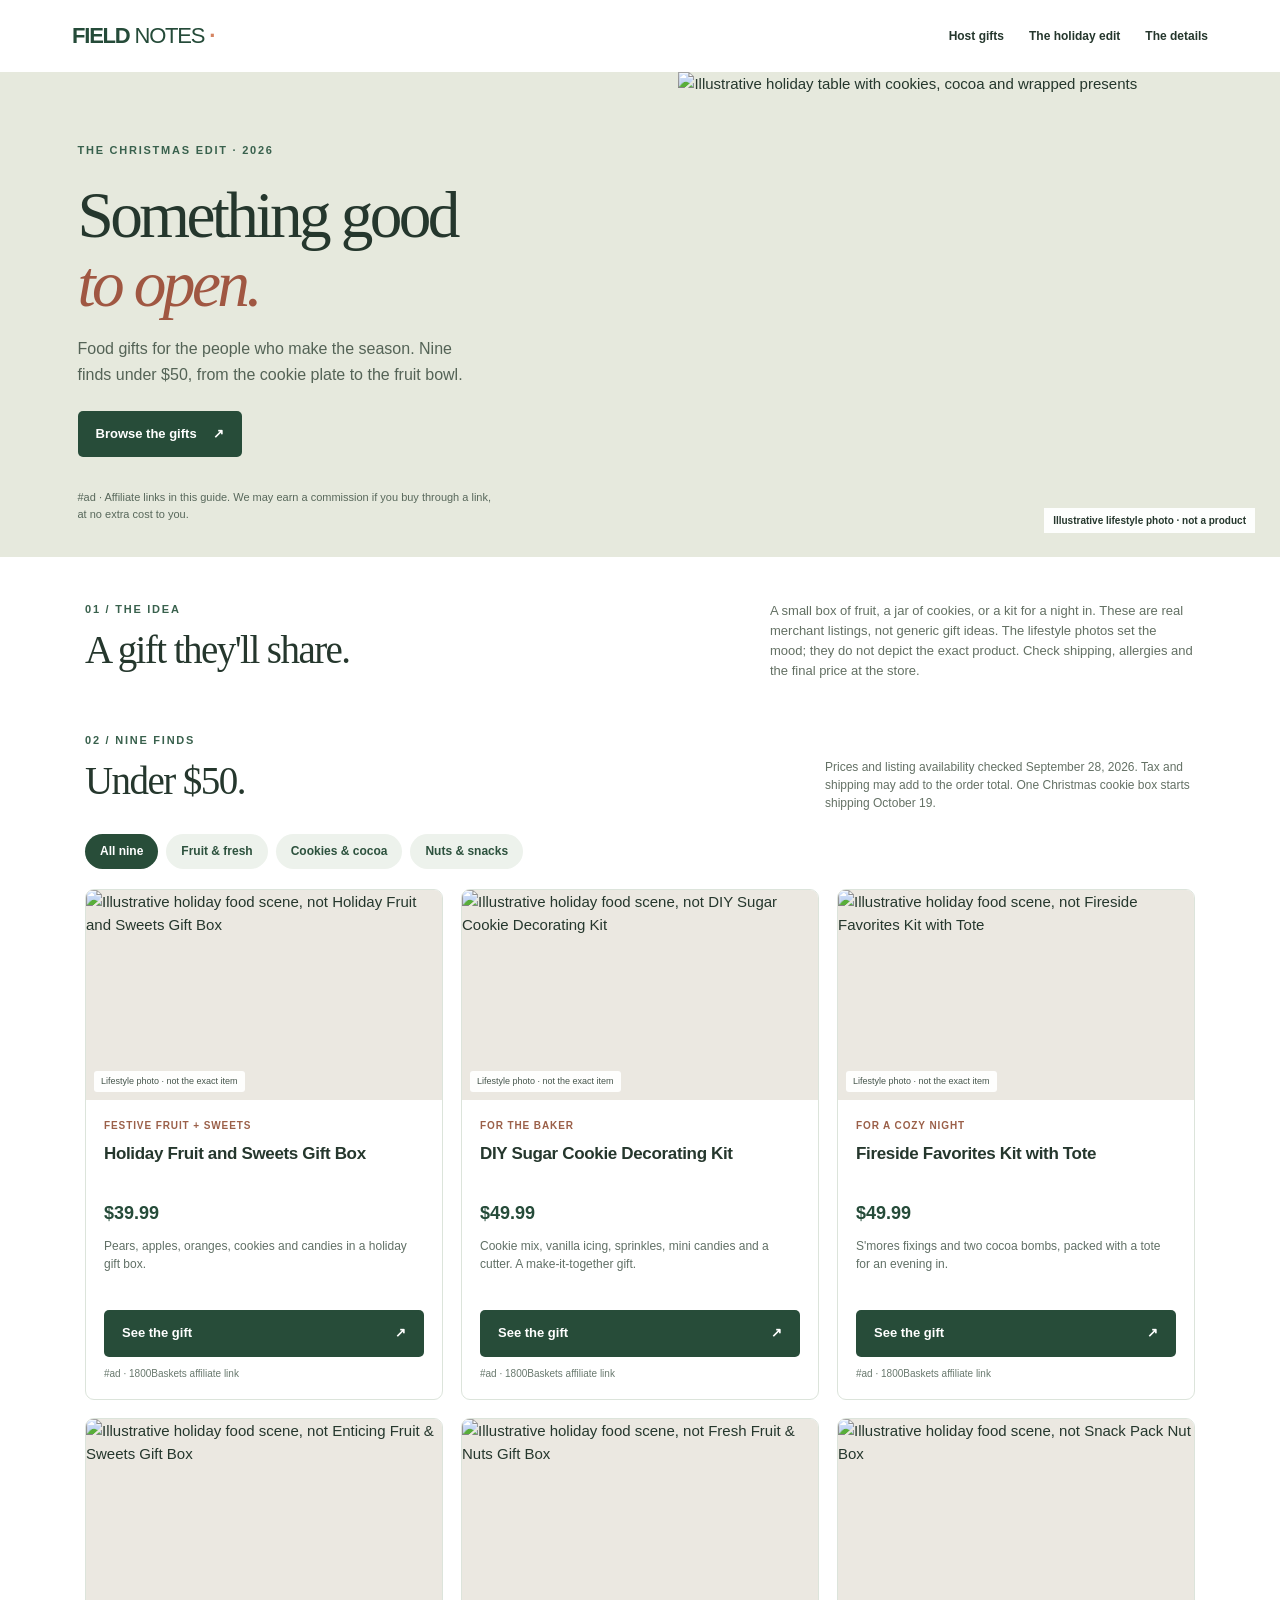
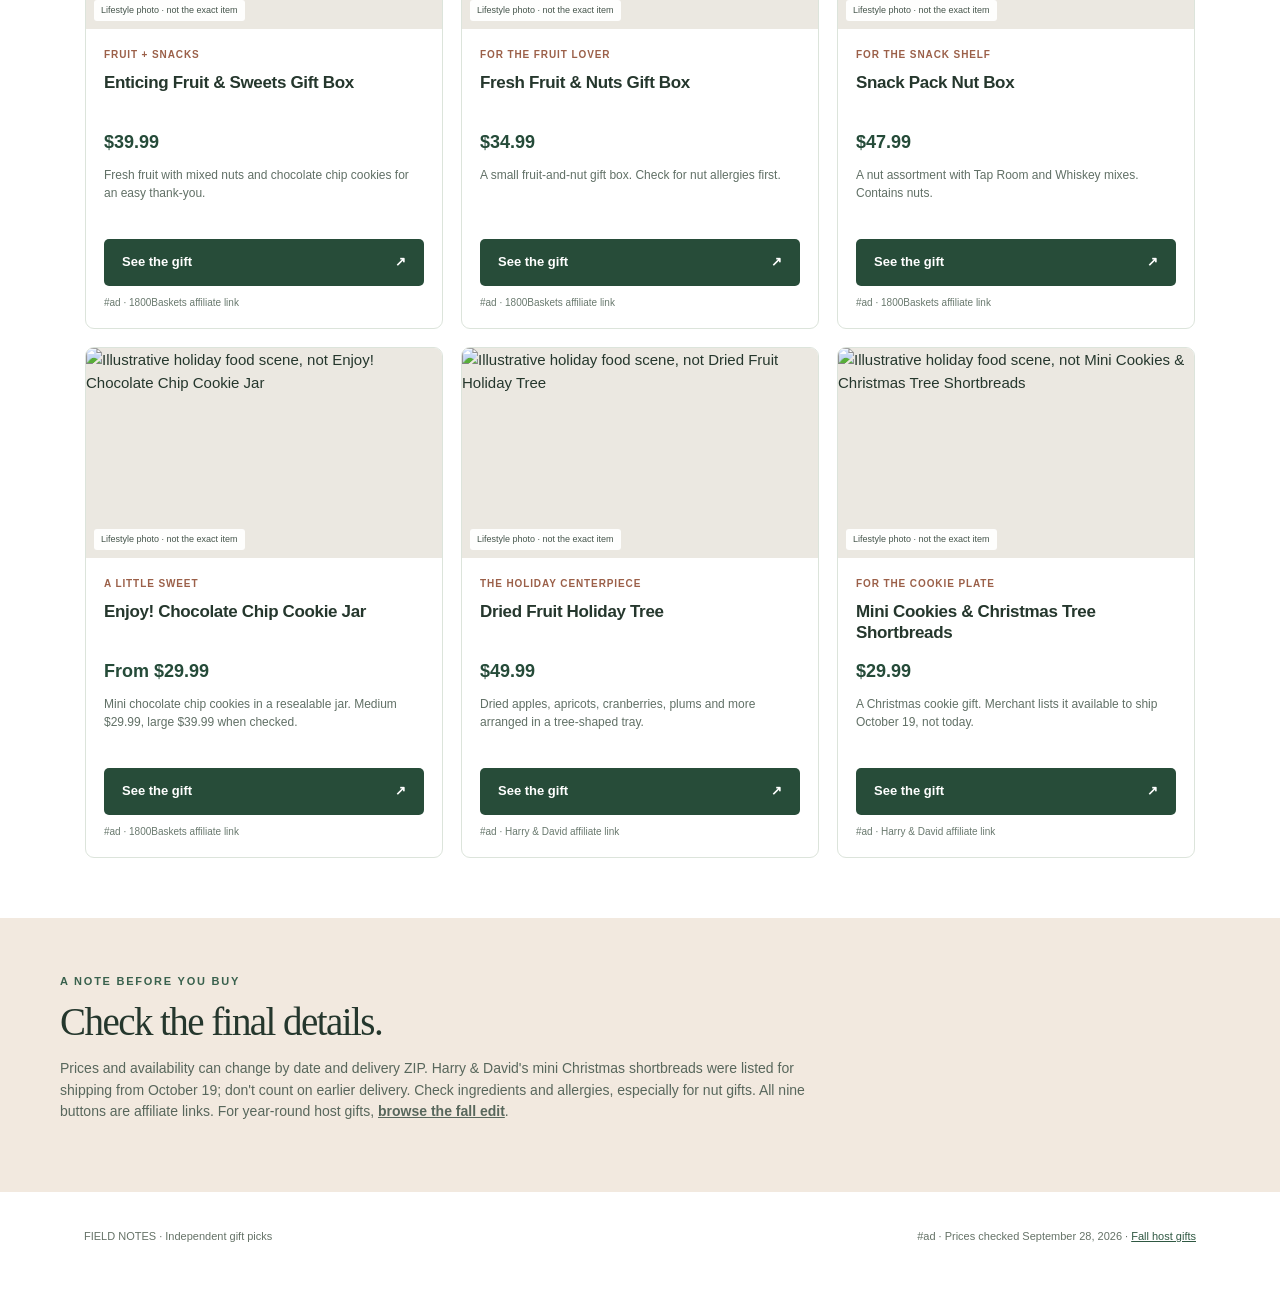
==== christmas-gifts-under-50.html @ 0a62ffac "Add Christmas food gift guide to staging branch Added a new HTML file listing Christmas food gifts u" ====
<!doctype html><html lang="en"><head><meta charset="utf-8"><meta name="viewport" content="width=device-width,initial-scale=1"><title>Christmas Food Gifts Under $50 (2026) | Field Notes</title><meta name="description" content="Nine food gift ideas under $50 for Christmas 2026: fruit, cookies, dried fruit, nuts and cozy kits. Real merchant listings with affiliate disclosures."><link rel="canonical" href="https://host-gift-field-notes.netlify.app/christmas-gifts-under-50.html"><meta property="og:title" content="Christmas food gifts under $50 | Field Notes"><meta property="og:description" content="Nine food gifts for the holiday table, with prices and affiliate disclosures."><link rel="stylesheet" href="/christmas.css"></head><body><header class="mast"><a class="word" href="/">FIELD <span>NOTES</span><i> ·</i></a><nav><a href="/">Host gifts</a><a href="#gifts">The holiday edit</a><a href="#details">The details</a></nav></header><main><section class="hero"><div class="hero-copy"><div class="eyebrow">THE CHRISTMAS EDIT · 2026</div><h1>Something good<br><em>to open.</em></h1><p>Food gifts for the people who make the season. Nine finds under $50, from the cookie plate to the fruit bowl.</p><a class="button" href="#gifts">Browse the gifts <span>↗</span></a><div class="disclosure">#ad · Affiliate links in this guide. We may earn a commission if you buy through a link, at no extra cost to you.</div></div><div class="hero-photo"><img src="https://images.pexels.com/photos/6119114/pexels-photo-6119114.jpeg?auto=compress&cs=tinysrgb&w=1200" alt="Illustrative holiday table with cookies, cocoa and wrapped presents"><span>Illustrative lifestyle photo · not a product</span></div></section><section class="intro"><div><div class="eyebrow">01 / THE IDEA</div><h2>A gift they'll share.</h2></div><p>A small box of fruit, a jar of cookies, or a kit for a night in. These are real merchant listings, not generic gift ideas. The lifestyle photos set the mood; they do not depict the exact product. Check shipping, allergies and the final price at the store.</p></section><section class="section-head" id="gifts"><div><div class="eyebrow">02 / NINE FINDS</div><h2>Under $50.</h2></div><p>Prices and listing availability checked September 28, 2026. Tax and shipping may add to the order total. One Christmas cookie box starts shipping October 19.</p></section><nav class="filters" aria-label="Gift types"><a href="#gifts">All nine</a><a href="#fruit">Fruit &amp; fresh</a><a href="#sweet">Cookies &amp; cocoa</a><a href="#snacks">Nuts &amp; snacks</a></nav><section class="catalog" aria-label="Nine Christmas food gift ideas"><article class="card" id="fruit"><div class="card-photo"><img src="https://images.pexels.com/photos/9511823/pexels-photo-9511823.jpeg?auto=compress&amp;cs=tinysrgb&amp;w=700" alt="Illustrative holiday food scene, not Holiday Fruit and Sweets Gift Box" loading="lazy"><span>Lifestyle photo · not the exact item</span></div><div class="card-content"><span class="tag">Festive fruit + sweets</span><h3>Holiday Fruit and Sweets Gift Box</h3><strong class="price">$39.99</strong><p>Pears, apples, oranges, cookies and candies in a holiday gift box.</p><a class="buy" href="https://mavely.app.link/76TtejXWN6b" target="_blank" rel="sponsored nofollow noopener" aria-label="Shop Holiday Fruit and Sweets Gift Box at 1800Baskets through an affiliate link">See the gift <span>↗</span></a><small>#ad · 1800Baskets affiliate link</small></div></article><article class="card" id="sweet"><div class="card-photo"><img src="https://images.pexels.com/photos/14686132/pexels-photo-14686132.jpeg?auto=compress&amp;cs=tinysrgb&amp;w=700" alt="Illustrative holiday food scene, not DIY Sugar Cookie Decorating Kit" loading="lazy"><span>Lifestyle photo · not the exact item</span></div><div class="card-content"><span class="tag">For the baker</span><h3>DIY Sugar Cookie Decorating Kit</h3><strong class="price">$49.99</strong><p>Cookie mix, vanilla icing, sprinkles, mini candies and a cutter. A make-it-together gift.</p><a class="buy" href="https://mavely.app.link/P3NIChZWN6b" target="_blank" rel="sponsored nofollow noopener" aria-label="Shop DIY Sugar Cookie Decorating Kit at 1800Baskets through an affiliate link">See the gift <span>↗</span></a><small>#ad · 1800Baskets affiliate link</small></div></article><article class="card"><div class="card-photo"><img src="https://images.pexels.com/photos/6119114/pexels-photo-6119114.jpeg?auto=compress&amp;cs=tinysrgb&amp;w=700" alt="Illustrative holiday food scene, not Fireside Favorites Kit with Tote" loading="lazy"><span>Lifestyle photo · not the exact item</span></div><div class="card-content"><span class="tag">For a cozy night</span><h3>Fireside Favorites Kit with Tote</h3><strong class="price">$49.99</strong><p>S&#x27;mores fixings and two cocoa bombs, packed with a tote for an evening in.</p><a class="buy" href="https://mavely.app.link/K0be5m1WN6b" target="_blank" rel="sponsored nofollow noopener" aria-label="Shop Fireside Favorites Kit with Tote at 1800Baskets through an affiliate link">See the gift <span>↗</span></a><small>#ad · 1800Baskets affiliate link</small></div></article><article class="card"><div class="card-photo"><img src="https://images.pexels.com/photos/9511823/pexels-photo-9511823.jpeg?auto=compress&amp;cs=tinysrgb&amp;w=700" alt="Illustrative holiday food scene, not Enticing Fruit &amp; Sweets Gift Box" loading="lazy"><span>Lifestyle photo · not the exact item</span></div><div class="card-content"><span class="tag">Fruit + snacks</span><h3>Enticing Fruit &amp; Sweets Gift Box</h3><strong class="price">$39.99</strong><p>Fresh fruit with mixed nuts and chocolate chip cookies for an easy thank-you.</p><a class="buy" href="https://mavely.app.link/LOlK9e3WN6b" target="_blank" rel="sponsored nofollow noopener" aria-label="Shop Enticing Fruit &amp; Sweets Gift Box at 1800Baskets through an affiliate link">See the gift <span>↗</span></a><small>#ad · 1800Baskets affiliate link</small></div></article><article class="card"><div class="card-photo"><img src="https://images.pexels.com/photos/15613811/pexels-photo-15613811.jpeg?auto=compress&amp;cs=tinysrgb&amp;w=700" alt="Illustrative holiday food scene, not Fresh Fruit &amp; Nuts Gift Box" loading="lazy"><span>Lifestyle photo · not the exact item</span></div><div class="card-content"><span class="tag">For the fruit lover</span><h3>Fresh Fruit &amp; Nuts Gift Box</h3><strong class="price">$34.99</strong><p>A small fruit-and-nut gift box. Check for nut allergies first.</p><a class="buy" href="https://mavely.app.link/xuvFK94WN6b" target="_blank" rel="sponsored nofollow noopener" aria-label="Shop Fresh Fruit &amp; Nuts Gift Box at 1800Baskets through an affiliate link">See the gift <span>↗</span></a><small>#ad · 1800Baskets affiliate link</small></div></article><article class="card" id="snacks"><div class="card-photo"><img src="https://images.pexels.com/photos/15613811/pexels-photo-15613811.jpeg?auto=compress&amp;cs=tinysrgb&amp;w=700" alt="Illustrative holiday food scene, not Snack Pack Nut Box" loading="lazy"><span>Lifestyle photo · not the exact item</span></div><div class="card-content"><span class="tag">For the snack shelf</span><h3>Snack Pack Nut Box</h3><strong class="price">$47.99</strong><p>A nut assortment with Tap Room and Whiskey mixes. Contains nuts.</p><a class="buy" href="https://mavely.app.link/elt9546WN6b" target="_blank" rel="sponsored nofollow noopener" aria-label="Shop Snack Pack Nut Box at 1800Baskets through an affiliate link">See the gift <span>↗</span></a><small>#ad · 1800Baskets affiliate link</small></div></article><article class="card"><div class="card-photo"><img src="https://images.pexels.com/photos/6119122/pexels-photo-6119122.jpeg?auto=compress&amp;cs=tinysrgb&amp;w=700" alt="Illustrative holiday food scene, not Enjoy! Chocolate Chip Cookie Jar" loading="lazy"><span>Lifestyle photo · not the exact item</span></div><div class="card-content"><span class="tag">A little sweet</span><h3>Enjoy! Chocolate Chip Cookie Jar</h3><strong class="price">From $29.99</strong><p>Mini chocolate chip cookies in a resealable jar. Medium $29.99, large $39.99 when checked.</p><a class="buy" href="https://mavely.app.link/WCwLjn9WN6b" target="_blank" rel="sponsored nofollow noopener" aria-label="Shop Enjoy! Chocolate Chip Cookie Jar at 1800Baskets through an affiliate link">See the gift <span>↗</span></a><small>#ad · 1800Baskets affiliate link</small></div></article><article class="card"><div class="card-photo"><img src="https://images.pexels.com/photos/9511823/pexels-photo-9511823.jpeg?auto=compress&amp;cs=tinysrgb&amp;w=700" alt="Illustrative holiday food scene, not Dried Fruit Holiday Tree" loading="lazy"><span>Lifestyle photo · not the exact item</span></div><div class="card-content"><span class="tag">The holiday centerpiece</span><h3>Dried Fruit Holiday Tree</h3><strong class="price">$49.99</strong><p>Dried apples, apricots, cranberries, plums and more arranged in a tree-shaped tray.</p><a class="buy" href="https://mavely.app.link/kMRRDybXN6b" target="_blank" rel="sponsored nofollow noopener" aria-label="Shop Dried Fruit Holiday Tree at Harry &amp; David through an affiliate link">See the gift <span>↗</span></a><small>#ad · Harry &amp; David affiliate link</small></div></article><article class="card"><div class="card-photo"><img src="https://images.pexels.com/photos/14686132/pexels-photo-14686132.jpeg?auto=compress&amp;cs=tinysrgb&amp;w=700" alt="Illustrative holiday food scene, not Mini Cookies &amp; Christmas Tree Shortbreads" loading="lazy"><span>Lifestyle photo · not the exact item</span></div><div class="card-content"><span class="tag">For the cookie plate</span><h3>Mini Cookies &amp; Christmas Tree Shortbreads</h3><strong class="price">$29.99</strong><p>A Christmas cookie gift. Merchant lists it available to ship October 19, not today.</p><a class="buy" href="https://mavely.app.link/qb0YZjdXN6b" target="_blank" rel="sponsored nofollow noopener" aria-label="Shop Mini Cookies &amp; Christmas Tree Shortbreads at Harry &amp; David through an affiliate link">See the gift <span>↗</span></a><small>#ad · Harry &amp; David affiliate link</small></div></article></section><section class="closing" id="details"><div class="closing-content"><div class="eyebrow">A NOTE BEFORE YOU BUY</div><h2>Check the final details.</h2><p>Prices and availability can change by date and delivery ZIP. Harry &amp; David's mini Christmas shortbreads were listed for shipping from October 19; don't count on earlier delivery. Check ingredients and allergies, especially for nut gifts. All nine buttons are affiliate links. For year-round host gifts, <a href="/">browse the fall edit</a>.</p></div></section></main><footer><div>FIELD NOTES · Independent gift picks</div><span>#ad · Prices checked September 28, 2026 · <a href="/">Fall host gifts</a></span></footer></body></html>
---- christmas.css ----
*{box-sizing:border-box}html{scroll-behavior:smooth}body{margin:0;background:#fff;color:#25372d;font:15px/1.55 Arial,Helvetica,sans-serif}a{color:inherit}.mast{height:72px;max-width:1200px;margin:auto;padding:0 32px;display:flex;justify-content:space-between;align-items:center}.word{font-weight:900;letter-spacing:-1.2px;color:#254b39;text-decoration:none;font-size:22px}.word span{font-weight:400}.word i{font-style:normal;color:#d58461}.mast nav{display:flex;gap:25px;font-size:12px;font-weight:700}.mast nav a{text-decoration:none}.mast nav a:hover{text-decoration:underline}.hero{display:grid;grid-template-columns:53% 47%;max-width:1440px;margin:auto;background:#e6e9dd;min-height:485px}.hero-copy{padding:70px 45px 35px max(36px,calc((100vw - 1125px)/2));display:flex;flex-direction:column;align-items:start}.eyebrow{color:#39614d;font-weight:800;font-size:11px;letter-spacing:.16em}.hero h1{font:400 clamp(47px,5.1vw,70px)/1.05 Georgia,serif;letter-spacing:-.055em;margin:22px 0 18px}.hero h1 em{font-weight:400;color:#a05742}.hero-copy p{max-width:400px;font-size:16px;line-height:1.6;color:#546356;margin:0 0 24px}.button,.buy{background:#274c39;color:#fff;text-decoration:none;border-radius:5px;padding:13px 18px;font-size:13px;font-weight:700;display:flex;justify-content:space-between;gap:16px}.button:hover,.buy:hover{background:#163d2a}.disclosure{font-size:11px;line-height:1.5;color:#58685b;max-width:415px;margin-top:auto;padding-top:26px}.hero-photo{position:relative;overflow:hidden;min-height:485px}.hero-photo img{position:absolute;inset:0;width:100%;height:100%;object-fit:cover;object-position:center 50%}.hero-photo span{position:absolute;bottom:24px;right:25px;background:#fffffff0;padding:5px 9px;font-size:10px;font-weight:700}.intro,.section-head,.catalog,.closing-content,footer{max-width:1160px;margin:auto}.intro{padding:44px 25px 5px;display:flex;align-items:flex-start;justify-content:space-between;gap:40px}.intro h2,.section-head h2,.closing h2{font:400 39px/1.12 Georgia,serif;letter-spacing:-.04em;margin:10px 0}.intro p{max-width:425px;color:#637063;margin:0;font-size:13px}.section-head{padding:45px 25px 22px;display:flex;align-items:end;justify-content:space-between;gap:30px}.section-head p{max-width:370px;color:#647165;font-size:12px;line-height:1.5;margin:0}.filters{max-width:1160px;margin:0 auto 20px;padding:0 25px;display:flex;gap:8px;overflow-x:auto}.filters a{background:#edf2ec;color:#2d523e;text-decoration:none;font-size:12px;font-weight:700;border-radius:24px;white-space:nowrap;padding:8px 15px}.filters a:first-child{background:#284d39;color:#fff}.catalog{padding:0 25px 60px;display:grid;grid-template-columns:repeat(3,minmax(0,1fr));gap:18px}.card{border:1px solid #dce4db;border-radius:9px;overflow:hidden;background:#fff;display:flex;flex-direction:column}.card-photo{height:210px;position:relative;overflow:hidden;background:#ebe8e1}.card-photo img{width:100%;height:100%;object-fit:cover}.card-photo span{position:absolute;left:8px;bottom:8px;background:#fffffff0;color:#46564c;font-size:9px;line-height:1.2;border-radius:3px;padding:5px 7px}.card-content{padding:18px;display:flex;flex-direction:column;flex:1}.tag{color:#9b6049;font-size:10px;font-weight:800;letter-spacing:.09em;text-transform:uppercase}.card h3{min-height:54px;font-size:17px;line-height:1.26;letter-spacing:-.02em;margin:9px 0 3px}.price{font-size:18px;font-weight:800;color:#254b39}.card p{font-size:12px;color:#617066;line-height:1.48;min-height:56px;margin:11px 0 16px}.card .buy{margin-top:auto}.card small{display:block;font-size:10px;color:#69796e;margin-top:9px}.closing{background:#f2e9df;padding:55px 24px}.closing p{max-width:770px;color:#58675c;font-size:14px}.closing a{font-weight:700}footer{padding:36px 24px 60px;display:flex;justify-content:space-between;gap:30px;font-size:11px;color:#657267}footer a{color:#2f5842}@media(max-width:980px){.catalog{grid-template-columns:repeat(2,minmax(0,1fr))}.hero-copy{padding-left:36px}}@media(max-width:650px){.mast{height:60px;padding:0 18px}.word{font-size:19px}.mast nav{gap:12px;font-size:11px}.hero{display:flex;flex-direction:column}.hero-copy{padding:35px 24px 28px}.hero h1{font-size:46px;margin:18px 0}.hero-copy p{font-size:14px}.disclosure{padding-top:21px}.hero-photo{min-height:200px;height:200px}.intro{display:block;padding:37px 22px 0}.intro h2,.section-head h2{font-size:32px}.intro p{margin-top:14px}.section-head{padding:39px 22px 18px;display:block}.section-head p{margin-top:13px}.filters{padding:0 22px;margin-bottom:16px}.catalog{padding:0 13px 40px;grid-template-columns:repeat(2,minmax(0,1fr));gap:12px}.card-photo{height:145px}.card-content{padding:11px}.card h3{font-size:14px;min-height:70px}.price{font-size:15px}.card p{font-size:11px;min-height:81px}.buy{font-size:11px;padding:10px}.card small{font-size:9px}.closing{padding:40px 22px}.closing h2{font-size:31px}footer{display:block;padding:30px 22px}footer span{display:block;margin-top:12px}}
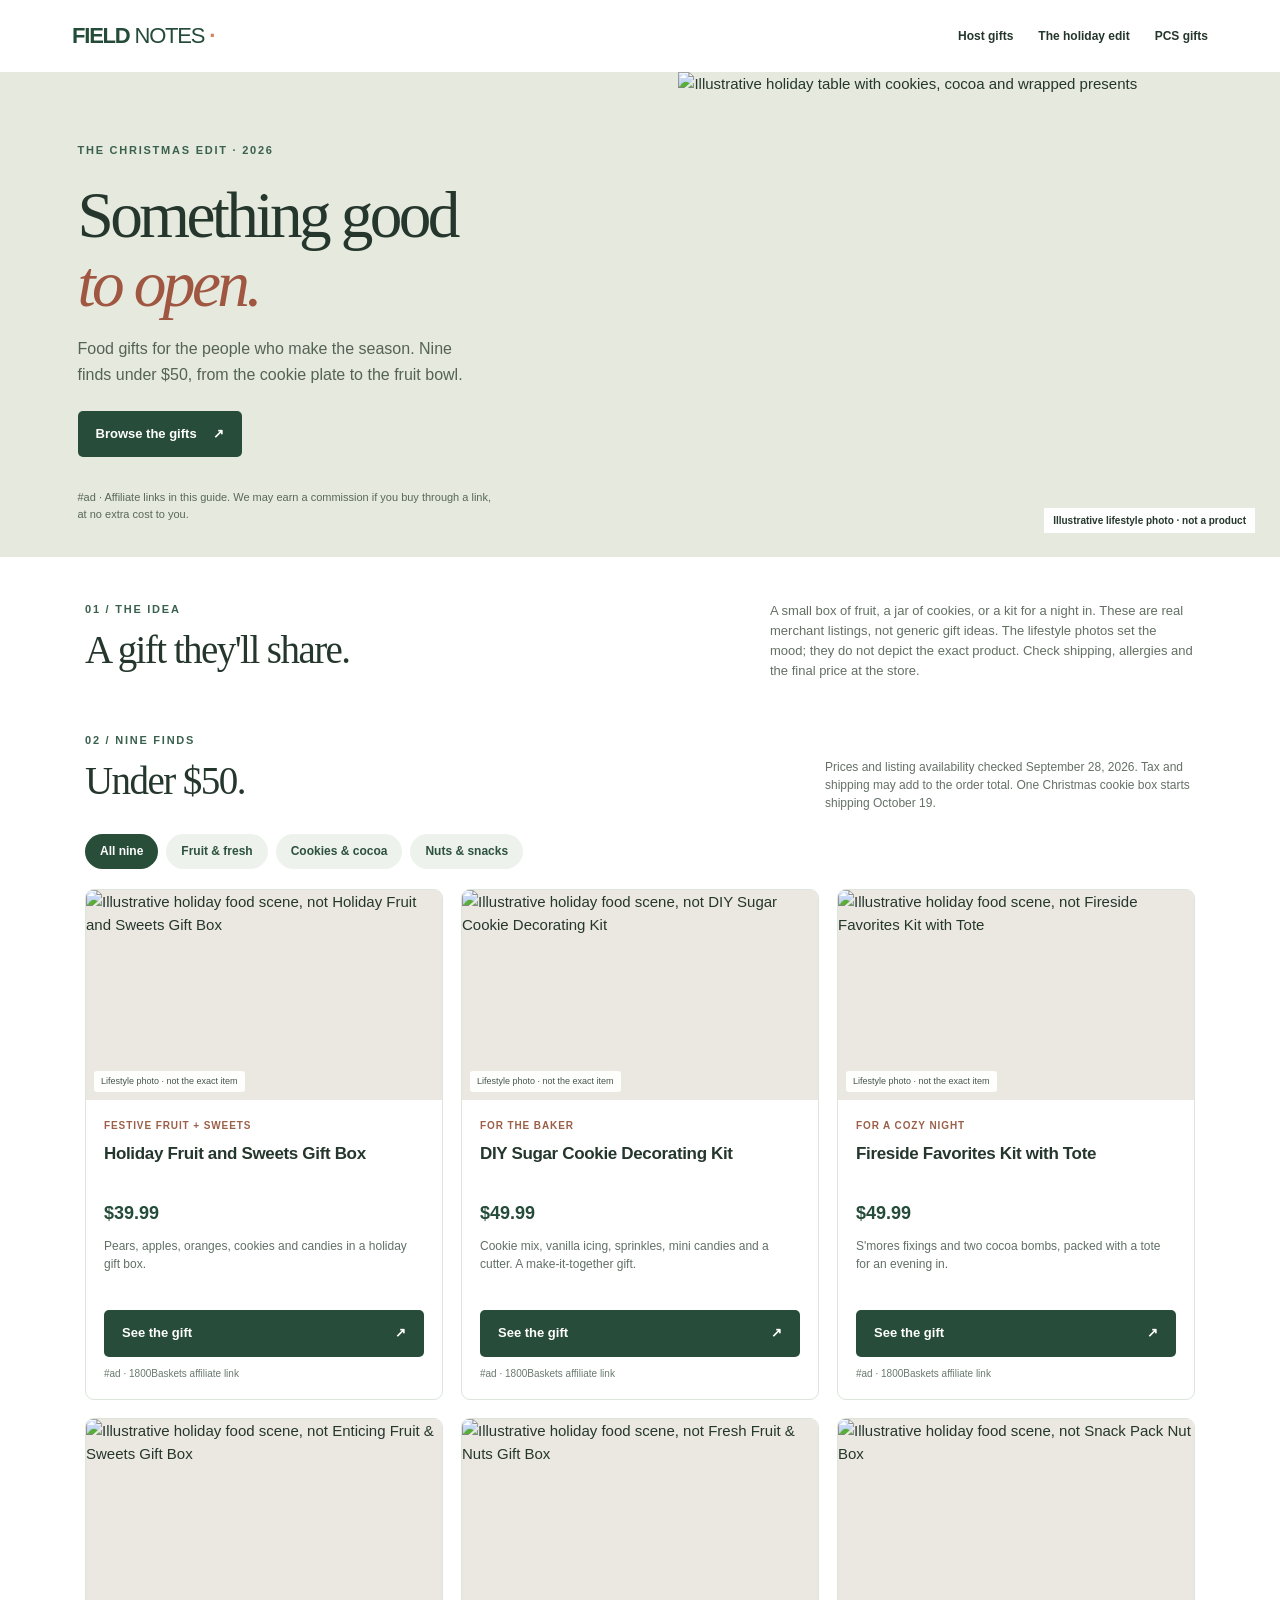
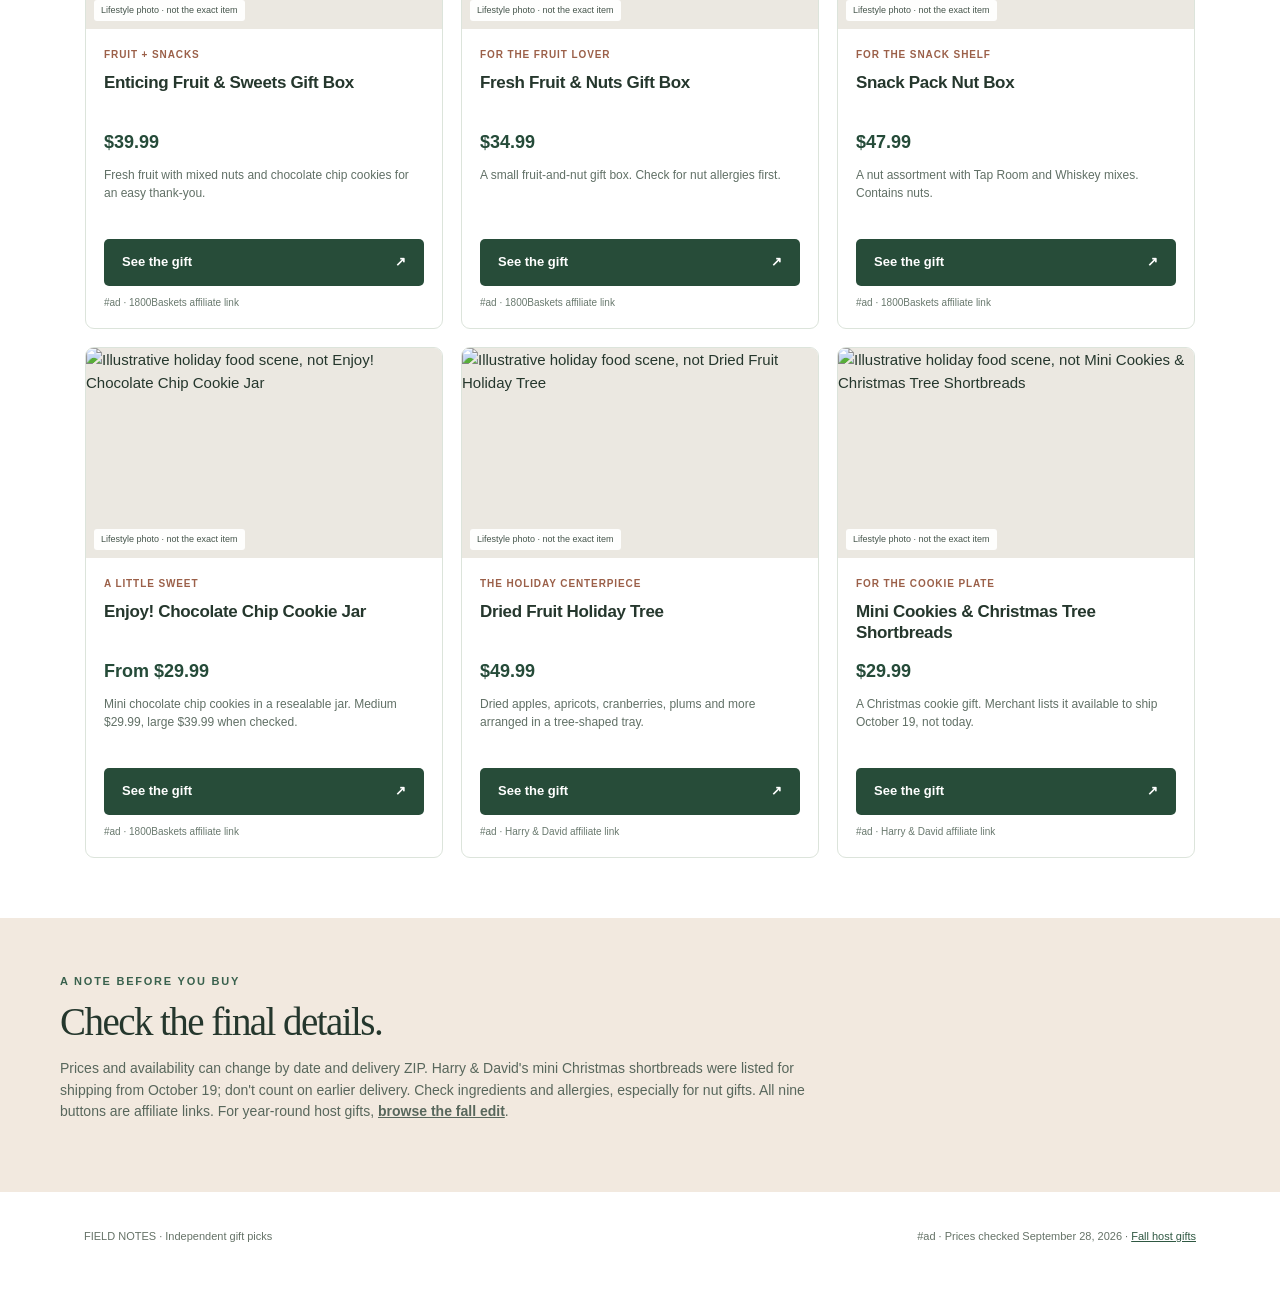
==== commit 36386b8b: "Link PCS guide from Christmas edit" ====
--- a/christmas-gifts-under-50.html
+++ b/christmas-gifts-under-50.html
@@ -1 +1 @@
-<!doctype html><html lang="en"><head><meta charset="utf-8"><meta name="viewport" content="width=device-width,initial-scale=1"><title>Christmas Food Gifts Under $50 (2026) | Field Notes</title><meta name="description" content="Nine food gift ideas under $50 for Christmas 2026: fruit, cookies, dried fruit, nuts and cozy kits. Real merchant listings with affiliate disclosures."><link rel="canonical" href="https://host-gift-field-notes.netlify.app/christmas-gifts-under-50.html"><meta property="og:title" content="Christmas food gifts under $50 | Field Notes"><meta property="og:description" content="Nine food gifts for the holiday table, with prices and affiliate disclosures."><link rel="stylesheet" href="/christmas.css"></head><body><header class="mast"><a class="word" href="/">FIELD <span>NOTES</span><i> ·</i></a><nav><a href="/">Host gifts</a><a href="#gifts">The holiday edit</a><a href="#details">The details</a></nav></header><main><section class="hero"><div class="hero-copy"><div class="eyebrow">THE CHRISTMAS EDIT · 2026</div><h1>Something good<br><em>to open.</em></h1><p>Food gifts for the people who make the season. Nine finds under $50, from the cookie plate to the fruit bowl.</p><a class="button" href="#gifts">Browse the gifts <span>↗</span></a><div class="disclosure">#ad · Affiliate links in this guide. We may earn a commission if you buy through a link, at no extra cost to you.</div></div><div class="hero-photo"><img src="https://images.pexels.com/photos/6119114/pexels-photo-6119114.jpeg?auto=compress&cs=tinysrgb&w=1200" alt="Illustrative holiday table with cookies, cocoa and wrapped presents"><span>Illustrative lifestyle photo · not a product</span></div></section><section class="intro"><div><div class="eyebrow">01 / THE IDEA</div><h2>A gift they'll share.</h2></div><p>A small box of fruit, a jar of cookies, or a kit for a night in. These are real merchant listings, not generic gift ideas. The lifestyle photos set the mood; they do not depict the exact product. Check shipping, allergies and the final price at the store.</p></section><section class="section-head" id="gifts"><div><div class="eyebrow">02 / NINE FINDS</div><h2>Under $50.</h2></div><p>Prices and listing availability checked September 28, 2026. Tax and shipping may add to the order total. One Christmas cookie box starts shipping October 19.</p></section><nav class="filters" aria-label="Gift types"><a href="#gifts">All nine</a><a href="#fruit">Fruit &amp; fresh</a><a href="#sweet">Cookies &amp; cocoa</a><a href="#snacks">Nuts &amp; snacks</a></nav><section class="catalog" aria-label="Nine Christmas food gift ideas"><article class="card" id="fruit"><div class="card-photo"><img src="https://images.pexels.com/photos/9511823/pexels-photo-9511823.jpeg?auto=compress&amp;cs=tinysrgb&amp;w=700" alt="Illustrative holiday food scene, not Holiday Fruit and Sweets Gift Box" loading="lazy"><span>Lifestyle photo · not the exact item</span></div><div class="card-content"><span class="tag">Festive fruit + sweets</span><h3>Holiday Fruit and Sweets Gift Box</h3><strong class="price">$39.99</strong><p>Pears, apples, oranges, cookies and candies in a holiday gift box.</p><a class="buy" href="https://mavely.app.link/76TtejXWN6b" target="_blank" rel="sponsored nofollow noopener" aria-label="Shop Holiday Fruit and Sweets Gift Box at 1800Baskets through an affiliate link">See the gift <span>↗</span></a><small>#ad · 1800Baskets affiliate link</small></div></article><article class="card" id="sweet"><div class="card-photo"><img src="https://images.pexels.com/photos/14686132/pexels-photo-14686132.jpeg?auto=compress&amp;cs=tinysrgb&amp;w=700" alt="Illustrative holiday food scene, not DIY Sugar Cookie Decorating Kit" loading="lazy"><span>Lifestyle photo · not the exact item</span></div><div class="card-content"><span class="tag">For the baker</span><h3>DIY Sugar Cookie Decorating Kit</h3><strong class="price">$49.99</strong><p>Cookie mix, vanilla icing, sprinkles, mini candies and a cutter. A make-it-together gift.</p><a class="buy" href="https://mavely.app.link/P3NIChZWN6b" target="_blank" rel="sponsored nofollow noopener" aria-label="Shop DIY Sugar Cookie Decorating Kit at 1800Baskets through an affiliate link">See the gift <span>↗</span></a><small>#ad · 1800Baskets affiliate link</small></div></article><article class="card"><div class="card-photo"><img src="https://images.pexels.com/photos/6119114/pexels-photo-6119114.jpeg?auto=compress&amp;cs=tinysrgb&amp;w=700" alt="Illustrative holiday food scene, not Fireside Favorites Kit with Tote" loading="lazy"><span>Lifestyle photo · not the exact item</span></div><div class="card-content"><span class="tag">For a cozy night</span><h3>Fireside Favorites Kit with Tote</h3><strong class="price">$49.99</strong><p>S&#x27;mores fixings and two cocoa bombs, packed with a tote for an evening in.</p><a class="buy" href="https://mavely.app.link/K0be5m1WN6b" target="_blank" rel="sponsored nofollow noopener" aria-label="Shop Fireside Favorites Kit with Tote at 1800Baskets through an affiliate link">See the gift <span>↗</span></a><small>#ad · 1800Baskets affiliate link</small></div></article><article class="card"><div class="card-photo"><img src="https://images.pexels.com/photos/9511823/pexels-photo-9511823.jpeg?auto=compress&amp;cs=tinysrgb&amp;w=700" alt="Illustrative holiday food scene, not Enticing Fruit &amp; Sweets Gift Box" loading="lazy"><span>Lifestyle photo · not the exact item</span></div><div class="card-content"><span class="tag">Fruit + snacks</span><h3>Enticing Fruit &amp; Sweets Gift Box</h3><strong class="price">$39.99</strong><p>Fresh fruit with mixed nuts and chocolate chip cookies for an easy thank-you.</p><a class="buy" href="https://mavely.app.link/LOlK9e3WN6b" target="_blank" rel="sponsored nofollow noopener" aria-label="Shop Enticing Fruit &amp; Sweets Gift Box at 1800Baskets through an affiliate link">See the gift <span>↗</span></a><small>#ad · 1800Baskets affiliate link</small></div></article><article class="card"><div class="card-photo"><img src="https://images.pexels.com/photos/15613811/pexels-photo-15613811.jpeg?auto=compress&amp;cs=tinysrgb&amp;w=700" alt="Illustrative holiday food scene, not Fresh Fruit &amp; Nuts Gift Box" loading="lazy"><span>Lifestyle photo · not the exact item</span></div><div class="card-content"><span class="tag">For the fruit lover</span><h3>Fresh Fruit &amp; Nuts Gift Box</h3><strong class="price">$34.99</strong><p>A small fruit-and-nut gift box. Check for nut allergies first.</p><a class="buy" href="https://mavely.app.link/xuvFK94WN6b" target="_blank" rel="sponsored nofollow noopener" aria-label="Shop Fresh Fruit &amp; Nuts Gift Box at 1800Baskets through an affiliate link">See the gift <span>↗</span></a><small>#ad · 1800Baskets affiliate link</small></div></article><article class="card" id="snacks"><div class="card-photo"><img src="https://images.pexels.com/photos/15613811/pexels-photo-15613811.jpeg?auto=compress&amp;cs=tinysrgb&amp;w=700" alt="Illustrative holiday food scene, not Snack Pack Nut Box" loading="lazy"><span>Lifestyle photo · not the exact item</span></div><div class="card-content"><span class="tag">For the snack shelf</span><h3>Snack Pack Nut Box</h3><strong class="price">$47.99</strong><p>A nut assortment with Tap Room and Whiskey mixes. Contains nuts.</p><a class="buy" href="https://mavely.app.link/elt9546WN6b" target="_blank" rel="sponsored nofollow noopener" aria-label="Shop Snack Pack Nut Box at 1800Baskets through an affiliate link">See the gift <span>↗</span></a><small>#ad · 1800Baskets affiliate link</small></div></article><article class="card"><div class="card-photo"><img src="https://images.pexels.com/photos/6119122/pexels-photo-6119122.jpeg?auto=compress&amp;cs=tinysrgb&amp;w=700" alt="Illustrative holiday food scene, not Enjoy! Chocolate Chip Cookie Jar" loading="lazy"><span>Lifestyle photo · not the exact item</span></div><div class="card-content"><span class="tag">A little sweet</span><h3>Enjoy! Chocolate Chip Cookie Jar</h3><strong class="price">From $29.99</strong><p>Mini chocolate chip cookies in a resealable jar. Medium $29.99, large $39.99 when checked.</p><a class="buy" href="https://mavely.app.link/WCwLjn9WN6b" target="_blank" rel="sponsored nofollow noopener" aria-label="Shop Enjoy! Chocolate Chip Cookie Jar at 1800Baskets through an affiliate link">See the gift <span>↗</span></a><small>#ad · 1800Baskets affiliate link</small></div></article><article class="card"><div class="card-photo"><img src="https://images.pexels.com/photos/9511823/pexels-photo-9511823.jpeg?auto=compress&amp;cs=tinysrgb&amp;w=700" alt="Illustrative holiday food scene, not Dried Fruit Holiday Tree" loading="lazy"><span>Lifestyle photo · not the exact item</span></div><div class="card-content"><span class="tag">The holiday centerpiece</span><h3>Dried Fruit Holiday Tree</h3><strong class="price">$49.99</strong><p>Dried apples, apricots, cranberries, plums and more arranged in a tree-shaped tray.</p><a class="buy" href="https://mavely.app.link/kMRRDybXN6b" target="_blank" rel="sponsored nofollow noopener" aria-label="Shop Dried Fruit Holiday Tree at Harry &amp; David through an affiliate link">See the gift <span>↗</span></a><small>#ad · Harry &amp; David affiliate link</small></div></article><article class="card"><div class="card-photo"><img src="https://images.pexels.com/photos/14686132/pexels-photo-14686132.jpeg?auto=compress&amp;cs=tinysrgb&amp;w=700" alt="Illustrative holiday food scene, not Mini Cookies &amp; Christmas Tree Shortbreads" loading="lazy"><span>Lifestyle photo · not the exact item</span></div><div class="card-content"><span class="tag">For the cookie plate</span><h3>Mini Cookies &amp; Christmas Tree Shortbreads</h3><strong class="price">$29.99</strong><p>A Christmas cookie gift. Merchant lists it available to ship October 19, not today.</p><a class="buy" href="https://mavely.app.link/qb0YZjdXN6b" target="_blank" rel="sponsored nofollow noopener" aria-label="Shop Mini Cookies &amp; Christmas Tree Shortbreads at Harry &amp; David through an affiliate link">See the gift <span>↗</span></a><small>#ad · Harry &amp; David affiliate link</small></div></article></section><section class="closing" id="details"><div class="closing-content"><div class="eyebrow">A NOTE BEFORE YOU BUY</div><h2>Check the final details.</h2><p>Prices and availability can change by date and delivery ZIP. Harry &amp; David's mini Christmas shortbreads were listed for shipping from October 19; don't count on earlier delivery. Check ingredients and allergies, especially for nut gifts. All nine buttons are affiliate links. For year-round host gifts, <a href="/">browse the fall edit</a>.</p></div></section></main><footer><div>FIELD NOTES · Independent gift picks</div><span>#ad · Prices checked September 28, 2026 · <a href="/">Fall host gifts</a></span></footer></body></html>
+<!doctype html><html lang="en"><head><meta charset="utf-8"><meta name="viewport" content="width=device-width,initial-scale=1"><title>Christmas Food Gifts Under $50 (2026) | Field Notes</title><meta name="description" content="Nine food gift ideas under $50 for Christmas 2026: fruit, cookies, dried fruit, nuts and cozy kits. Real merchant listings with affiliate disclosures."><link rel="canonical" href="https://host-gift-field-notes.netlify.app/christmas-gifts-under-50.html"><meta property="og:title" content="Christmas food gifts under $50 | Field Notes"><meta property="og:description" content="Nine food gifts for the holiday table, with prices and affiliate disclosures."><link rel="stylesheet" href="/christmas.css"></head><body><header class="mast"><a class="word" href="/">FIELD <span>NOTES</span><i> ·</i></a><nav><a href="/">Host gifts</a><a href="#gifts">The holiday edit</a><a href="/pcs-first-night-gifts.html">PCS gifts</a></nav></header><main><section class="hero"><div class="hero-copy"><div class="eyebrow">THE CHRISTMAS EDIT · 2026</div><h1>Something good<br><em>to open.</em></h1><p>Food gifts for the people who make the season. Nine finds under $50, from the cookie plate to the fruit bowl.</p><a class="button" href="#gifts">Browse the gifts <span>↗</span></a><div class="disclosure">#ad · Affiliate links in this guide. We may earn a commission if you buy through a link, at no extra cost to you.</div></div><div class="hero-photo"><img src="https://images.pexels.com/photos/6119114/pexels-photo-6119114.jpeg?auto=compress&cs=tinysrgb&w=1200" alt="Illustrative holiday table with cookies, cocoa and wrapped presents"><span>Illustrative lifestyle photo · not a product</span></div></section><section class="intro"><div><div class="eyebrow">01 / THE IDEA</div><h2>A gift they'll share.</h2></div><p>A small box of fruit, a jar of cookies, or a kit for a night in. These are real merchant listings, not generic gift ideas. The lifestyle photos set the mood; they do not depict the exact product. Check shipping, allergies and the final price at the store.</p></section><section class="section-head" id="gifts"><div><div class="eyebrow">02 / NINE FINDS</div><h2>Under $50.</h2></div><p>Prices and listing availability checked September 28, 2026. Tax and shipping may add to the order total. One Christmas cookie box starts shipping October 19.</p></section><nav class="filters" aria-label="Gift types"><a href="#gifts">All nine</a><a href="#fruit">Fruit &amp; fresh</a><a href="#sweet">Cookies &amp; cocoa</a><a href="#snacks">Nuts &amp; snacks</a></nav><section class="catalog" aria-label="Nine Christmas food gift ideas"><article class="card" id="fruit"><div class="card-photo"><img src="https://images.pexels.com/photos/9511823/pexels-photo-9511823.jpeg?auto=compress&amp;cs=tinysrgb&amp;w=700" alt="Illustrative holiday food scene, not Holiday Fruit and Sweets Gift Box" loading="lazy"><span>Lifestyle photo · not the exact item</span></div><div class="card-content"><span class="tag">Festive fruit + sweets</span><h3>Holiday Fruit and Sweets Gift Box</h3><strong class="price">$39.99</strong><p>Pears, apples, oranges, cookies and candies in a holiday gift box.</p><a class="buy" href="https://mavely.app.link/76TtejXWN6b" target="_blank" rel="sponsored nofollow noopener" aria-label="Shop Holiday Fruit and Sweets Gift Box at 1800Baskets through an affiliate link">See the gift <span>↗</span></a><small>#ad · 1800Baskets affiliate link</small></div></article><article class="card" id="sweet"><div class="card-photo"><img src="https://images.pexels.com/photos/14686132/pexels-photo-14686132.jpeg?auto=compress&amp;cs=tinysrgb&amp;w=700" alt="Illustrative holiday food scene, not DIY Sugar Cookie Decorating Kit" loading="lazy"><span>Lifestyle photo · not the exact item</span></div><div class="card-content"><span class="tag">For the baker</span><h3>DIY Sugar Cookie Decorating Kit</h3><strong class="price">$49.99</strong><p>Cookie mix, vanilla icing, sprinkles, mini candies and a cutter. A make-it-together gift.</p><a class="buy" href="https://mavely.app.link/P3NIChZWN6b" target="_blank" rel="sponsored nofollow noopener" aria-label="Shop DIY Sugar Cookie Decorating Kit at 1800Baskets through an affiliate link">See the gift <span>↗</span></a><small>#ad · 1800Baskets affiliate link</small></div></article><article class="card"><div class="card-photo"><img src="https://images.pexels.com/photos/6119114/pexels-photo-6119114.jpeg?auto=compress&amp;cs=tinysrgb&amp;w=700" alt="Illustrative holiday food scene, not Fireside Favorites Kit with Tote" loading="lazy"><span>Lifestyle photo · not the exact item</span></div><div class="card-content"><span class="tag">For a cozy night</span><h3>Fireside Favorites Kit with Tote</h3><strong class="price">$49.99</strong><p>S&#x27;mores fixings and two cocoa bombs, packed with a tote for an evening in.</p><a class="buy" href="https://mavely.app.link/K0be5m1WN6b" target="_blank" rel="sponsored nofollow noopener" aria-label="Shop Fireside Favorites Kit with Tote at 1800Baskets through an affiliate link">See the gift <span>↗</span></a><small>#ad · 1800Baskets affiliate link</small></div></article><article class="card"><div class="card-photo"><img src="https://images.pexels.com/photos/9511823/pexels-photo-9511823.jpeg?auto=compress&amp;cs=tinysrgb&amp;w=700" alt="Illustrative holiday food scene, not Enticing Fruit &amp; Sweets Gift Box" loading="lazy"><span>Lifestyle photo · not the exact item</span></div><div class="card-content"><span class="tag">Fruit + snacks</span><h3>Enticing Fruit &amp; Sweets Gift Box</h3><strong class="price">$39.99</strong><p>Fresh fruit with mixed nuts and chocolate chip cookies for an easy thank-you.</p><a class="buy" href="https://mavely.app.link/LOlK9e3WN6b" target="_blank" rel="sponsored nofollow noopener" aria-label="Shop Enticing Fruit &amp; Sweets Gift Box at 1800Baskets through an affiliate link">See the gift <span>↗</span></a><small>#ad · 1800Baskets affiliate link</small></div></article><article class="card"><div class="card-photo"><img src="https://images.pexels.com/photos/15613811/pexels-photo-15613811.jpeg?auto=compress&amp;cs=tinysrgb&amp;w=700" alt="Illustrative holiday food scene, not Fresh Fruit &amp; Nuts Gift Box" loading="lazy"><span>Lifestyle photo · not the exact item</span></div><div class="card-content"><span class="tag">For the fruit lover</span><h3>Fresh Fruit &amp; Nuts Gift Box</h3><strong class="price">$34.99</strong><p>A small fruit-and-nut gift box. Check for nut allergies first.</p><a class="buy" href="https://mavely.app.link/xuvFK94WN6b" target="_blank" rel="sponsored nofollow noopener" aria-label="Shop Fresh Fruit &amp; Nuts Gift Box at 1800Baskets through an affiliate link">See the gift <span>↗</span></a><small>#ad · 1800Baskets affiliate link</small></div></article><article class="card" id="snacks"><div class="card-photo"><img src="https://images.pexels.com/photos/15613811/pexels-photo-15613811.jpeg?auto=compress&amp;cs=tinysrgb&amp;w=700" alt="Illustrative holiday food scene, not Snack Pack Nut Box" loading="lazy"><span>Lifestyle photo · not the exact item</span></div><div class="card-content"><span class="tag">For the snack shelf</span><h3>Snack Pack Nut Box</h3><strong class="price">$47.99</strong><p>A nut assortment with Tap Room and Whiskey mixes. Contains nuts.</p><a class="buy" href="https://mavely.app.link/elt9546WN6b" target="_blank" rel="sponsored nofollow noopener" aria-label="Shop Snack Pack Nut Box at 1800Baskets through an affiliate link">See the gift <span>↗</span></a><small>#ad · 1800Baskets affiliate link</small></div></article><article class="card"><div class="card-photo"><img src="https://images.pexels.com/photos/6119122/pexels-photo-6119122.jpeg?auto=compress&amp;cs=tinysrgb&amp;w=700" alt="Illustrative holiday food scene, not Enjoy! Chocolate Chip Cookie Jar" loading="lazy"><span>Lifestyle photo · not the exact item</span></div><div class="card-content"><span class="tag">A little sweet</span><h3>Enjoy! Chocolate Chip Cookie Jar</h3><strong class="price">From $29.99</strong><p>Mini chocolate chip cookies in a resealable jar. Medium $29.99, large $39.99 when checked.</p><a class="buy" href="https://mavely.app.link/WCwLjn9WN6b" target="_blank" rel="sponsored nofollow noopener" aria-label="Shop Enjoy! Chocolate Chip Cookie Jar at 1800Baskets through an affiliate link">See the gift <span>↗</span></a><small>#ad · 1800Baskets affiliate link</small></div></article><article class="card"><div class="card-photo"><img src="https://images.pexels.com/photos/9511823/pexels-photo-9511823.jpeg?auto=compress&amp;cs=tinysrgb&amp;w=700" alt="Illustrative holiday food scene, not Dried Fruit Holiday Tree" loading="lazy"><span>Lifestyle photo · not the exact item</span></div><div class="card-content"><span class="tag">The holiday centerpiece</span><h3>Dried Fruit Holiday Tree</h3><strong class="price">$49.99</strong><p>Dried apples, apricots, cranberries, plums and more arranged in a tree-shaped tray.</p><a class="buy" href="https://mavely.app.link/kMRRDybXN6b" target="_blank" rel="sponsored nofollow noopener" aria-label="Shop Dried Fruit Holiday Tree at Harry &amp; David through an affiliate link">See the gift <span>↗</span></a><small>#ad · Harry &amp; David affiliate link</small></div></article><article class="card"><div class="card-photo"><img src="https://images.pexels.com/photos/14686132/pexels-photo-14686132.jpeg?auto=compress&amp;cs=tinysrgb&amp;w=700" alt="Illustrative holiday food scene, not Mini Cookies &amp; Christmas Tree Shortbreads" loading="lazy"><span>Lifestyle photo · not the exact item</span></div><div class="card-content"><span class="tag">For the cookie plate</span><h3>Mini Cookies &amp; Christmas Tree Shortbreads</h3><strong class="price">$29.99</strong><p>A Christmas cookie gift. Merchant lists it available to ship October 19, not today.</p><a class="buy" href="https://mavely.app.link/qb0YZjdXN6b" target="_blank" rel="sponsored nofollow noopener" aria-label="Shop Mini Cookies &amp; Christmas Tree Shortbreads at Harry &amp; David through an affiliate link">See the gift <span>↗</span></a><small>#ad · Harry &amp; David affiliate link</small></div></article></section><section class="closing" id="details"><div class="closing-content"><div class="eyebrow">A NOTE BEFORE YOU BUY</div><h2>Check the final details.</h2><p>Prices and availability can change by date and delivery ZIP. Harry &amp; David's mini Christmas shortbreads were listed for shipping from October 19; don't count on earlier delivery. Check ingredients and allergies, especially for nut gifts. All nine buttons are affiliate links. For year-round host gifts, <a href="/">browse the fall edit</a>.</p></div></section></main><footer><div>FIELD NOTES · Independent gift picks</div><span>#ad · Prices checked September 28, 2026 · <a href="/">Fall host gifts</a></span></footer></body></html>
